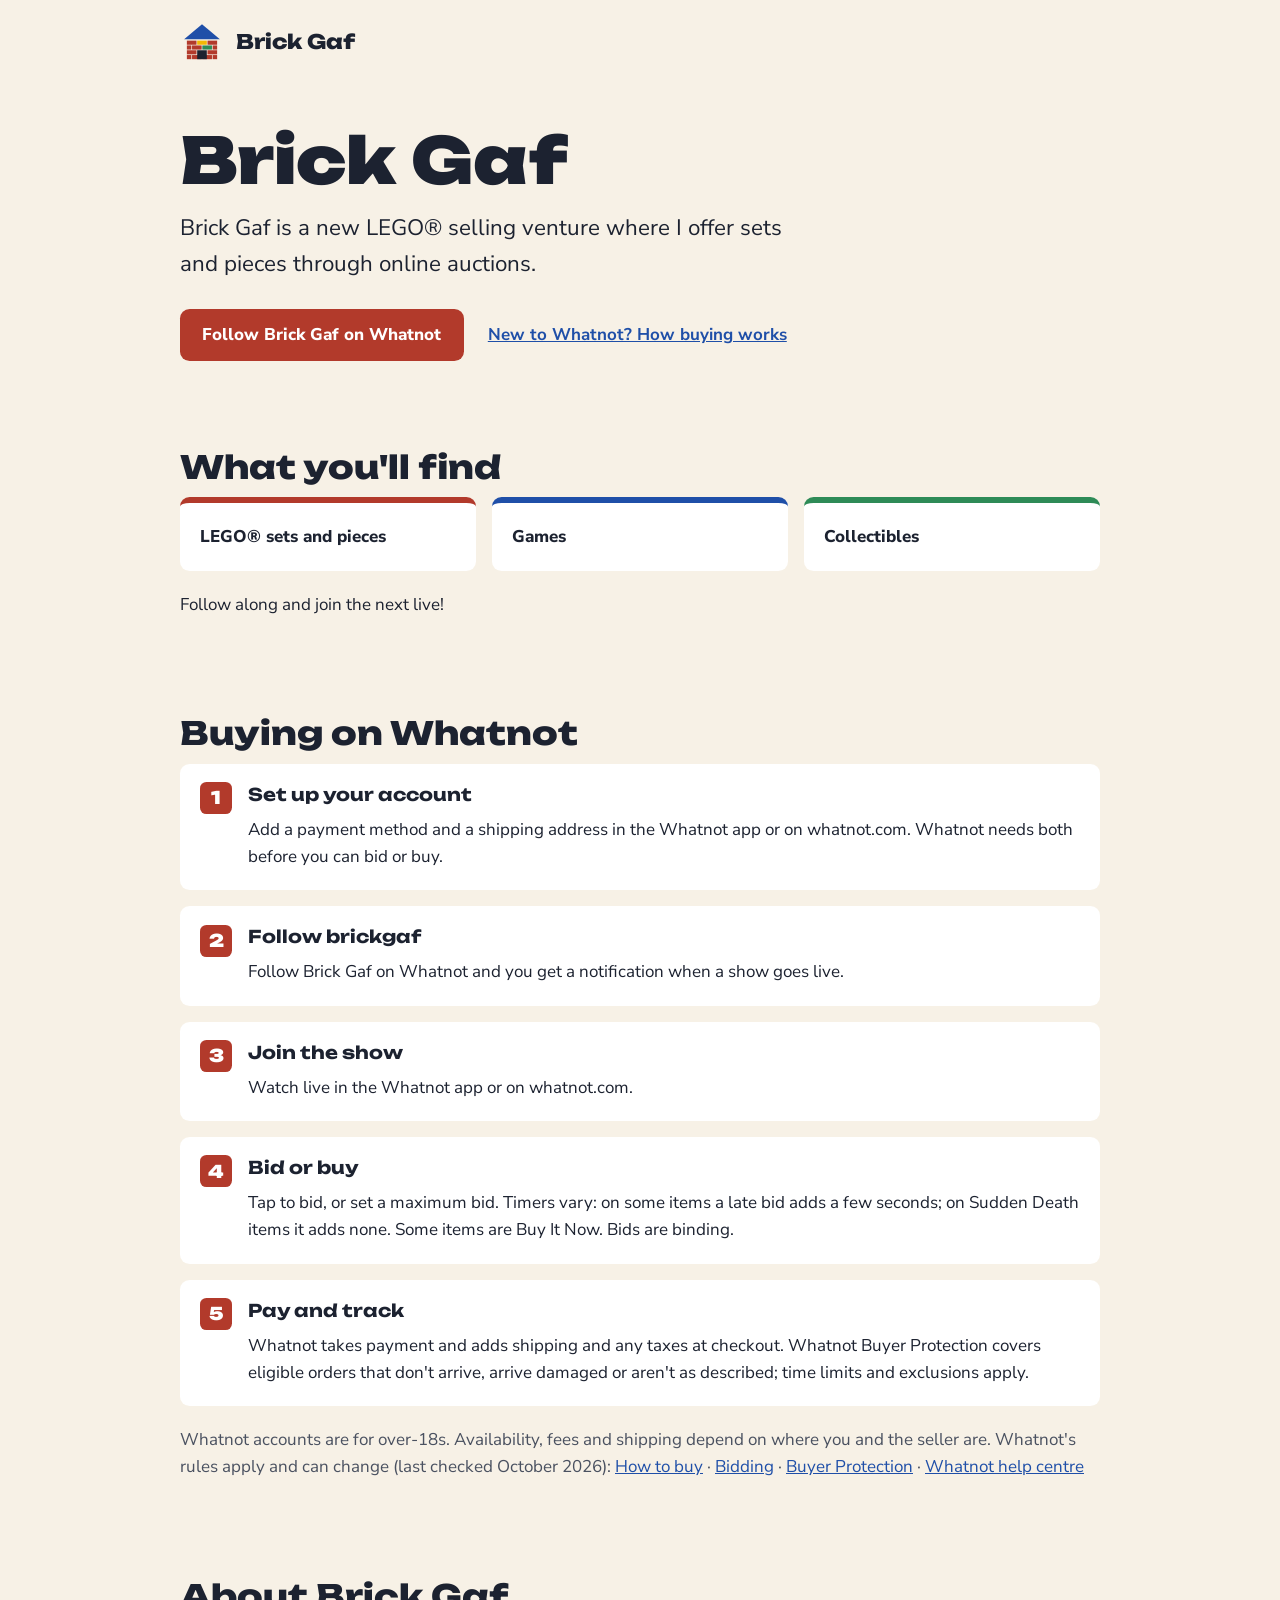
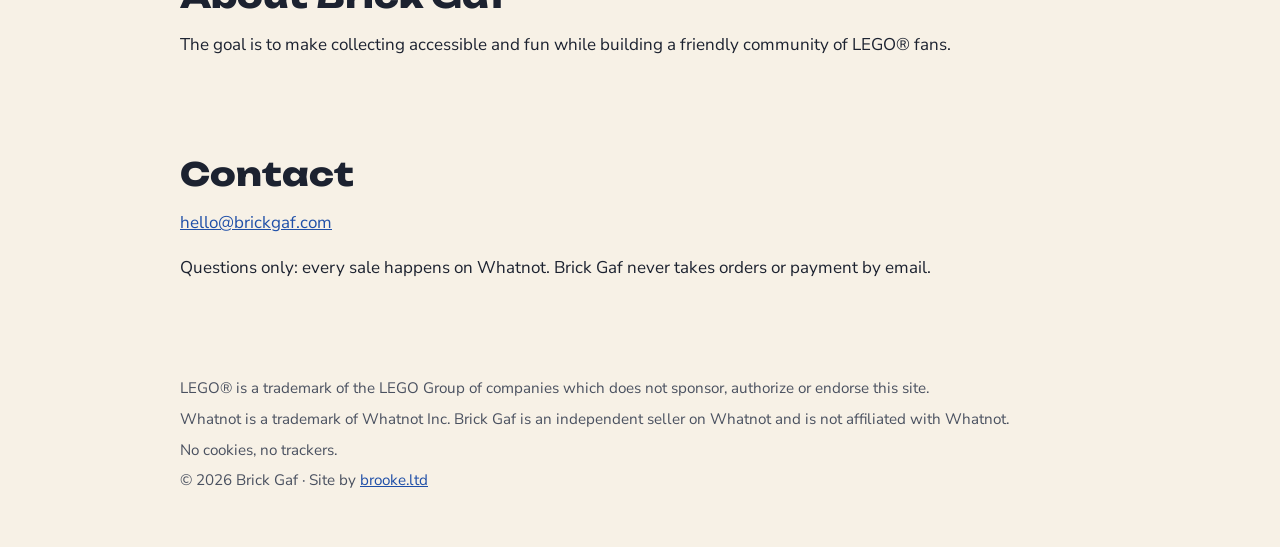
==== index.html @ fe23d0d9 "brickgaf.com: first live build of Darren's Brick Gaf site (tally) Brooke, 9 Oct 2026 17:29 and 18:11" ====
<!doctype html>
<html lang="en-GB">
<head>
<meta charset="utf-8">
<meta http-equiv="Content-Security-Policy" content="default-src 'none'; style-src 'self'; font-src 'self'; img-src 'self'; base-uri 'none'; form-action 'none'">
<meta name="viewport" content="width=device-width, initial-scale=1">
<title>Brick Gaf: LEGO&reg; sets and pieces at live auction on Whatnot</title>
<meta name="description" content="Brick Gaf offers LEGO&reg; sets and pieces through live online auctions on Whatnot.">
<link rel="canonical" href="https://brickgaf.com/">
<meta name="color-scheme" content="light dark">
<meta property="og:type" content="website">
<meta property="og:title" content="Brick Gaf: LEGO&reg; sets and pieces at live auction on Whatnot">
<meta property="og:description" content="Brick Gaf offers LEGO&reg; sets and pieces through live online auctions on Whatnot.">
<meta property="og:url" content="https://brickgaf.com/">
<link rel="icon" href="/assets/mark.svg" type="image/svg+xml">
<link rel="stylesheet" href="/assets/site.css">
</head>
<body>
<a class="skip" href="#main">Skip to content</a>
<header class="top"><div class="wrap"><a class="brand" href="/"><img src="/assets/mark.svg" alt="" width="44" height="44"><span>Brick Gaf</span></a></div></header>
<main id="main" tabindex="-1"><div class="wrap">
<section class="hero" aria-labelledby="hero-h"><h1 id="hero-h">Brick Gaf</h1><p class="lede">Brick Gaf is a new LEGO&reg; selling venture where I offer sets and pieces through online auctions.</p><div class="actions"><a class="btn" href="https://www.whatnot.com/user/brickgaf">Follow Brick Gaf on Whatnot</a><a class="more" href="#how">New to Whatnot? How buying works</a></div></section>
<section aria-labelledby="find-h"><h2 id="find-h">What you'll find</h2><ul class="tiles"><li>LEGO&reg; sets and pieces</li><li>Games</li><li>Collectibles</li></ul><p>Follow along and join the next live!</p></section>
<section id="how" aria-labelledby="how-h"><h2 id="how-h">Buying on Whatnot</h2><ol class="steps"><li><h3>Set up your account</h3><p>Add a payment method and a shipping address in the Whatnot app or on whatnot.com. Whatnot needs both before you can bid or buy.</p></li><li><h3>Follow brickgaf</h3><p>Follow Brick Gaf on Whatnot and you get a notification when a show goes live.</p></li><li><h3>Join the show</h3><p>Watch live in the Whatnot app or on whatnot.com.</p></li><li><h3>Bid or buy</h3><p>Tap to bid, or set a maximum bid. Timers vary: on some items a late bid adds a few seconds; on Sudden Death items it adds none. Some items are Buy It Now. Bids are binding.</p></li><li><h3>Pay and track</h3><p>Whatnot takes payment and adds shipping and any taxes at checkout. Whatnot Buyer Protection covers eligible orders that don't arrive, arrive damaged or aren't as described; time limits and exclusions apply.</p></li></ol><p class="note">Whatnot accounts are for over-18s. Availability, fees and shipping depend on where you and the seller are. Whatnot's rules apply and can change (last checked October 2026): <a href="https://help.whatnot.com/hc/en-us/articles/360061194792">How to buy</a> &middot; <a href="https://help.whatnot.com/hc/en-us/articles/14932924544141">Bidding</a> &middot; <a href="https://help.whatnot.com/hc/en-us/articles/360061194552">Buyer Protection</a> &middot; <a href="https://help.whatnot.com/hc/en-us">Whatnot help centre</a></p></section>
<section aria-labelledby="about-h"><h2 id="about-h">About Brick Gaf</h2><p>The goal is to make collecting accessible and fun while building a friendly community of LEGO&reg; fans.</p></section>
<section id="contact" aria-labelledby="contact-h"><h2 id="contact-h">Contact</h2><p><a href="mailto:hello@brickgaf.com">hello@brickgaf.com</a></p><p>Questions only: every sale happens on Whatnot. Brick Gaf never takes orders or payment by email.</p></section>
</div></main>
<footer><div class="wrap"><p>LEGO&reg; is a trademark of the LEGO Group of companies which does not sponsor, authorize or endorse this site.</p><p>Whatnot is a trademark of Whatnot Inc. Brick Gaf is an independent seller on Whatnot and is not affiliated with Whatnot.</p><p>No cookies, no trackers.</p><p>&copy; 2026 Brick Gaf &middot; Site by <a href="https://brooke.ltd/">brooke.ltd</a></p></div></footer>
</body>
</html>
---- assets/site.css ----
/* Brick Gaf. Generated by brickgaf-web build.mjs (tally). Edit the generator, not this file. */
@font-face{font-family:"Unbounded";src:url(/assets/fonts/unbounded.woff2) format("woff2");font-weight:200 900;font-display:swap}
@font-face{font-family:"Nunito Sans";src:url(/assets/fonts/nunito-sans.woff2) format("woff2");font-weight:200 1000;font-display:swap}
:root{--bg:#F7F1E6;--fg:#1C2230;--muted:#4A5160;--panel:#FFFFFF;--link:#1F4FA8;--btn:#B23A2B;--btn-fg:#FFFFFF;--btn-hover:#8F2E22;--focus:#1F4FA8;--edge1:#B23A2B;--edge2:#1F4FA8;--edge3:#2E8B57;--ribbon:#F2B705;--ribbon-fg:#1C2230;color-scheme:light dark}
@media (prefers-color-scheme:dark){:root{--bg:#161B26;--fg:#F7F1E6;--muted:#C5C9D2;--panel:#222A3A;--link:#F2B705;--btn-hover:#C8493A;--focus:#F2B705;--edge1:#F2B705;--edge2:#8FB3FF;--edge3:#6FCF97}}
*{box-sizing:border-box}
body{margin:0;font:400 1.0625rem/1.6 "Nunito Sans",system-ui,sans-serif;color:var(--fg);background-color:var(--bg)}
img{max-width:100%;height:auto}
a{color:var(--link)}
.skip{position:absolute;left:-999px;top:0;padding:.75rem 1rem;color:var(--btn-fg);background-color:var(--btn)}
.skip:focus{left:1rem;top:1rem;z-index:2}
.wrap{max-width:60rem;margin:0 auto;padding:0 1.25rem}
.ribbon{margin:0;padding:.6rem 1.25rem;text-align:center;font-weight:700;color:var(--ribbon-fg);background-color:var(--ribbon)}
.draft{padding:0 .4rem;border-radius:.3rem;font-size:.8rem;font-weight:800;color:var(--ribbon-fg);background-color:var(--ribbon)}
.top{padding:1.25rem 0}
.brand{display:inline-flex;align-items:center;gap:.75rem;min-height:44px;text-decoration:none;font:800 1.25rem/1 "Unbounded",system-ui,sans-serif;color:var(--fg)}
.brand img{display:block}
h1,h2,h3{font-family:"Unbounded",system-ui,sans-serif;line-height:1.15;margin:0 0 .75rem}
h1{font-size:clamp(2.4rem,7vw,4rem);font-weight:900}
h2{font-size:clamp(1.5rem,4vw,2rem);font-weight:800}
h3{font-size:1.1rem;font-weight:700}
.hero{padding:2rem 0 3rem}
.lede{font-size:clamp(1.15rem,2.6vw,1.4rem);max-width:38rem;margin:0 0 1.75rem}
.actions{display:flex;flex-wrap:wrap;gap:1rem 1.5rem;align-items:center}
.btn{display:inline-flex;align-items:center;min-height:48px;padding:.75rem 1.4rem;border-radius:.6rem;font-weight:800;text-decoration:none;color:var(--btn-fg);background-color:var(--btn)}
.btn:hover{color:var(--btn-fg);background-color:var(--btn-hover)}
.more{display:inline-flex;align-items:center;min-height:44px;font-weight:700}
section{padding:2.5rem 0}
.tiles{list-style:none;margin:0 0 1.25rem;padding:0;display:grid;gap:1rem;grid-template-columns:repeat(auto-fit,minmax(14rem,1fr))}
.tiles li{padding:1.25rem;border-radius:.6rem;border-top:6px solid var(--edge1);font-weight:800;color:var(--fg);background-color:var(--panel)}
.tiles li:nth-child(2){border-top-color:var(--edge2)}
.tiles li:nth-child(3){border-top-color:var(--edge3)}
.steps{margin:0 0 1.25rem;padding:0;list-style:none;display:grid;gap:1rem;counter-reset:s}
.steps li{position:relative;padding:1.25rem 1.25rem 1.25rem 4.25rem;border-radius:.6rem;color:var(--fg);background-color:var(--panel)}
.steps li::before{counter-increment:s;content:counter(s);position:absolute;left:1.25rem;top:1.15rem;width:2rem;height:2rem;display:grid;place-items:center;border-radius:.4rem;font:900 1.1rem/1 "Unbounded",system-ui,sans-serif;color:var(--btn-fg);background-color:var(--btn)}
.steps p{margin:0}
.note{color:var(--muted)}
footer{padding:2rem 0 3rem;font-size:.95rem;color:var(--muted);background-color:var(--bg)}
footer p{margin:.4rem 0}
:focus-visible{outline:3px solid var(--focus);outline-offset:3px}
main:focus{outline:none}
@media (prefers-reduced-motion:no-preference){html{scroll-behavior:smooth}.btn{transition:transform .15s ease,background-color .15s ease}.btn:hover{transform:translateY(-2px)}}
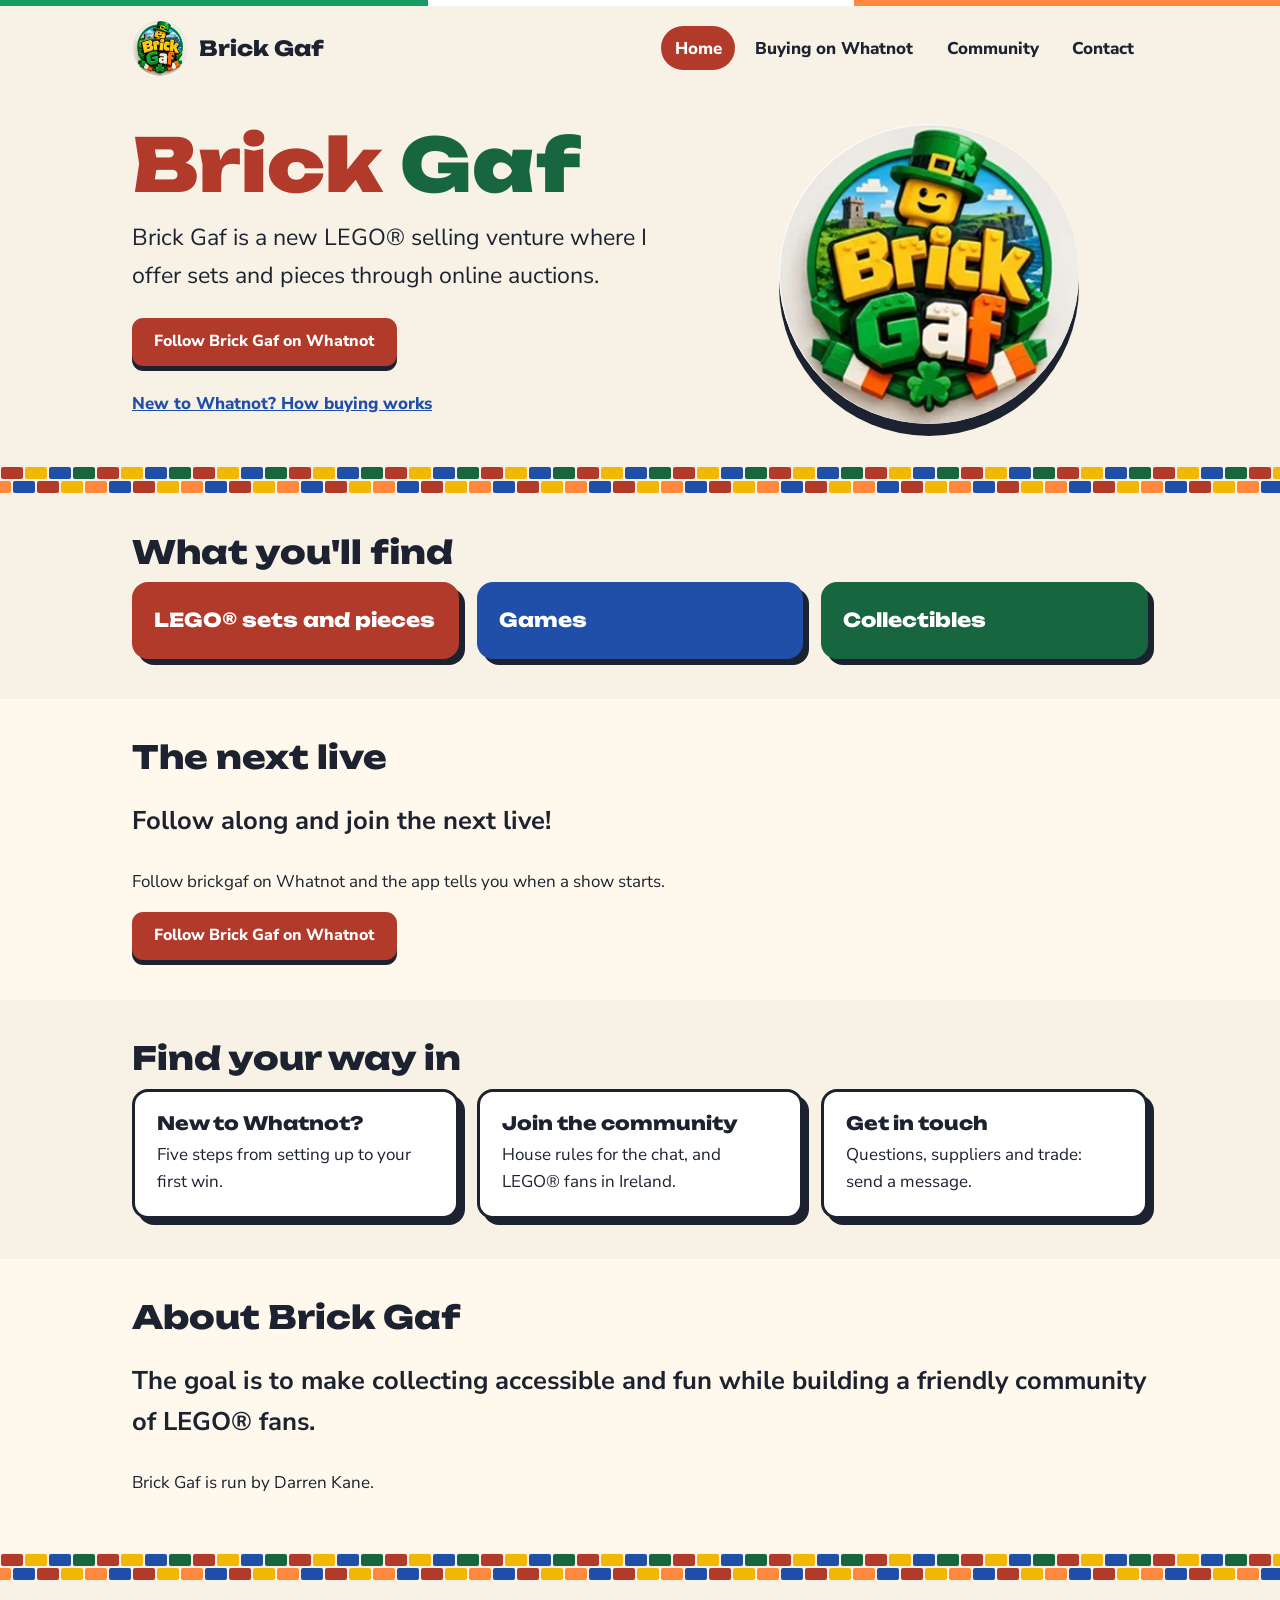
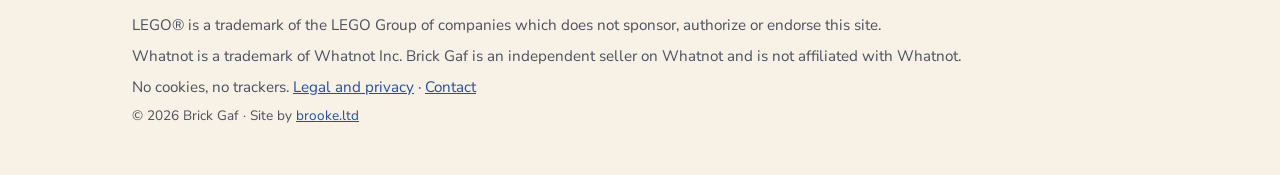
==== commit 9afc5966: "brickgaf.com v2: Darren's logo, Buying on Whatnot, Community, Contact, Legal (tally) Built by brickg" ====
--- a/index.html
+++ b/index.html
@@ -2,29 +2,32 @@
 <html lang="en-GB">
 <head>
 <meta charset="utf-8">
-<meta http-equiv="Content-Security-Policy" content="default-src 'none'; style-src 'self'; font-src 'self'; img-src 'self'; base-uri 'none'; form-action 'none'">
+<meta http-equiv="Content-Security-Policy" content="default-src 'none'; style-src 'self'; font-src 'self'; img-src 'self'; base-uri 'none'; form-action 'self' https://formsubmit.co">
 <meta name="viewport" content="width=device-width, initial-scale=1">
 <title>Brick Gaf: LEGO&reg; sets and pieces at live auction on Whatnot</title>
-<meta name="description" content="Brick Gaf offers LEGO&reg; sets and pieces through live online auctions on Whatnot.">
+<meta name="description" content="Brick Gaf offers LEGO&reg; sets and pieces, games and collectibles through live online auctions on Whatnot.">
 <link rel="canonical" href="https://brickgaf.com/">
 <meta name="color-scheme" content="light dark">
 <meta property="og:type" content="website">
 <meta property="og:title" content="Brick Gaf: LEGO&reg; sets and pieces at live auction on Whatnot">
-<meta property="og:description" content="Brick Gaf offers LEGO&reg; sets and pieces through live online auctions on Whatnot.">
+<meta property="og:description" content="Brick Gaf offers LEGO&reg; sets and pieces, games and collectibles through live online auctions on Whatnot.">
 <meta property="og:url" content="https://brickgaf.com/">
-<link rel="icon" href="/assets/mark.svg" type="image/svg+xml">
+<link rel="icon" href="/assets/logo-64.png" type="image/png">
 <link rel="stylesheet" href="/assets/site.css">
 </head>
 <body>
 <a class="skip" href="#main">Skip to content</a>
-<header class="top"><div class="wrap"><a class="brand" href="/"><img src="/assets/mark.svg" alt="" width="44" height="44"><span>Brick Gaf</span></a></div></header>
-<main id="main" tabindex="-1"><div class="wrap">
-<section class="hero" aria-labelledby="hero-h"><h1 id="hero-h">Brick Gaf</h1><p class="lede">Brick Gaf is a new LEGO&reg; selling venture where I offer sets and pieces through online auctions.</p><div class="actions"><a class="btn" href="https://www.whatnot.com/user/brickgaf">Follow Brick Gaf on Whatnot</a><a class="more" href="#how">New to Whatnot? How buying works</a></div></section>
-<section aria-labelledby="find-h"><h2 id="find-h">What you'll find</h2><ul class="tiles"><li>LEGO&reg; sets and pieces</li><li>Games</li><li>Collectibles</li></ul><p>Follow along and join the next live!</p></section>
-<section id="how" aria-labelledby="how-h"><h2 id="how-h">Buying on Whatnot</h2><ol class="steps"><li><h3>Set up your account</h3><p>Add a payment method and a shipping address in the Whatnot app or on whatnot.com. Whatnot needs both before you can bid or buy.</p></li><li><h3>Follow brickgaf</h3><p>Follow Brick Gaf on Whatnot and you get a notification when a show goes live.</p></li><li><h3>Join the show</h3><p>Watch live in the Whatnot app or on whatnot.com.</p></li><li><h3>Bid or buy</h3><p>Tap to bid, or set a maximum bid. Timers vary: on some items a late bid adds a few seconds; on Sudden Death items it adds none. Some items are Buy It Now. Bids are binding.</p></li><li><h3>Pay and track</h3><p>Whatnot takes payment and adds shipping and any taxes at checkout. Whatnot Buyer Protection covers eligible orders that don't arrive, arrive damaged or aren't as described; time limits and exclusions apply.</p></li></ol><p class="note">Whatnot accounts are for over-18s. Availability, fees and shipping depend on where you and the seller are. Whatnot's rules apply and can change (last checked October 2026): <a href="https://help.whatnot.com/hc/en-us/articles/360061194792">How to buy</a> &middot; <a href="https://help.whatnot.com/hc/en-us/articles/14932924544141">Bidding</a> &middot; <a href="https://help.whatnot.com/hc/en-us/articles/360061194552">Buyer Protection</a> &middot; <a href="https://help.whatnot.com/hc/en-us">Whatnot help centre</a></p></section>
-<section aria-labelledby="about-h"><h2 id="about-h">About Brick Gaf</h2><p>The goal is to make collecting accessible and fun while building a friendly community of LEGO&reg; fans.</p></section>
-<section id="contact" aria-labelledby="contact-h"><h2 id="contact-h">Contact</h2><p><a href="mailto:hello@brickgaf.com">hello@brickgaf.com</a></p><p>Questions only: every sale happens on Whatnot. Brick Gaf never takes orders or payment by email.</p></section>
-</div></main>
-<footer><div class="wrap"><p>LEGO&reg; is a trademark of the LEGO Group of companies which does not sponsor, authorize or endorse this site.</p><p>Whatnot is a trademark of Whatnot Inc. Brick Gaf is an independent seller on Whatnot and is not affiliated with Whatnot.</p><p>No cookies, no trackers.</p><p>&copy; 2026 Brick Gaf &middot; Site by <a href="https://brooke.ltd/">brooke.ltd</a></p></div></footer>
+<div class="tri" aria-hidden="true"></div>
+<header class="top"><div class="wrap bar"><a class="brand" href="/"><img src="/assets/logo-112.jpg" alt="" width="56" height="56"><span>Brick Gaf</span></a><nav class="nav" aria-label="Main"><ul><li><a href="/" aria-current="page">Home</a></li><li><a href="/whatnot/">Buying on Whatnot</a></li><li><a href="/community/">Community</a></li><li><a href="/contact/">Contact</a></li></ul></nav></div></header>
+<main id="main" tabindex="-1">
+<section class="hero" aria-labelledby="hero-h"><div class="wrap hero-grid"><div><h1 id="hero-h"><span class="w1">Brick</span> <span class="w2">Gaf</span></h1><p class="lede">Brick Gaf is a new LEGO&reg; selling venture where I offer sets and pieces through online auctions.</p><div class="actions"><a class="btn" href="https://www.whatnot.com/user/brickgaf">Follow Brick Gaf on Whatnot</a><a class="more" href="/whatnot/">New to Whatnot? How buying works</a></div></div><img class="badge" src="/assets/logo-480.jpg" alt="Brick Gaf logo" width="300" height="300"></div></section>
+<div class="course" aria-hidden="true"></div>
+<section class="band" aria-labelledby="findH-h"><div class="wrap"><h2 id="findH-h">What you'll find</h2><ul class="tiles"><li class="tile t1">LEGO&reg; sets and pieces</li><li class="tile t2">Games</li><li class="tile t3">Collectibles</li></ul></div></section>
+<section class="band alt" aria-labelledby="nextH-h"><div class="wrap"><h2 id="nextH-h">The next live</h2><p class="big">Follow along and join the next live!</p><p>Follow brickgaf on Whatnot and the app tells you when a show starts.</p><div class="actions"><a class="btn" href="https://www.whatnot.com/user/brickgaf">Follow Brick Gaf on Whatnot</a></div></div></section>
+<section class="band" aria-labelledby="doorsH-h"><div class="wrap"><h2 id="doorsH-h">Find your way in</h2><ul class="doors"><li><a class="door" href="/whatnot/"><span class="door-h">New to Whatnot?</span><span>Five steps from setting up to your first win.</span></a></li><li><a class="door" href="/community/"><span class="door-h">Join the community</span><span>House rules for the chat, and LEGO&reg; fans in Ireland.</span></a></li><li><a class="door" href="/contact/"><span class="door-h">Get in touch</span><span>Questions, suppliers and trade: send a message.</span></a></li></ul></div></section>
+<section class="band alt" aria-labelledby="aboutH-h"><div class="wrap"><h2 id="aboutH-h">About Brick Gaf</h2><p class="big">The goal is to make collecting accessible and fun while building a friendly community of LEGO&reg; fans.</p><p>Brick Gaf is run by Darren Kane.</p></div></section>
+</main>
+<div class="course" aria-hidden="true"></div>
+<footer><div class="wrap"><p>LEGO&reg; is a trademark of the LEGO Group of companies which does not sponsor, authorize or endorse this site.</p><p>Whatnot is a trademark of Whatnot Inc. Brick Gaf is an independent seller on Whatnot and is not affiliated with Whatnot.</p><p>No cookies, no trackers. <a href="/legal/">Legal and privacy</a> &middot; <a href="/contact/">Contact</a></p><p class="credit">&copy; 2026 Brick Gaf &middot; Site by <a href="https://brooke.ltd/">brooke.ltd</a></p></div></footer>
 </body>
 </html>
--- a/assets/site.css
+++ b/assets/site.css
@@ -1,42 +1,76 @@
 /* Brick Gaf. Generated by brickgaf-web build.mjs (tally). Edit the generator, not this file. */
 @font-face{font-family:"Unbounded";src:url(/assets/fonts/unbounded.woff2) format("woff2");font-weight:200 900;font-display:swap}
 @font-face{font-family:"Nunito Sans";src:url(/assets/fonts/nunito-sans.woff2) format("woff2");font-weight:200 1000;font-display:swap}
-:root{--bg:#F7F1E6;--fg:#1C2230;--muted:#4A5160;--panel:#FFFFFF;--link:#1F4FA8;--btn:#B23A2B;--btn-fg:#FFFFFF;--btn-hover:#8F2E22;--focus:#1F4FA8;--edge1:#B23A2B;--edge2:#1F4FA8;--edge3:#2E8B57;--ribbon:#F2B705;--ribbon-fg:#1C2230;color-scheme:light dark}
-@media (prefers-color-scheme:dark){:root{--bg:#161B26;--fg:#F7F1E6;--muted:#C5C9D2;--panel:#222A3A;--link:#F2B705;--btn-hover:#C8493A;--focus:#F2B705;--edge1:#F2B705;--edge2:#8FB3FF;--edge3:#6FCF97}}
+:root{--bg:#F7F1E6;--fg:#1C2230;--muted:#4A5160;--panel:#FFFFFF;--link:#1F4FA8;--btn:#B23A2B;--btn-fg:#FFFFFF;--btn-hover:#8F2E22;--focus:#1F4FA8;--red:#B23A2B;--blue:#1F4FA8;--green:#17663F;--on-dark:#FFFFFF;--red-ink:#B23A2B;--green-ink:#17663F;--alt:#FFF8EC;--ribbon:#F2B705;--ribbon-fg:#1C2230;--shadow:#1C2230;color-scheme:light dark}
+@media (prefers-color-scheme:dark){:root{--bg:#161B26;--fg:#F7F1E6;--muted:#C5C9D2;--panel:#222A3A;--link:#F2B705;--btn-hover:#C8493A;--focus:#F2B705;--red-ink:#FF8A75;--green-ink:#6FCF97;--alt:#1C2230;--shadow:#000000}}
+@keyframes float{0%,100%{transform:translateY(0)}50%{transform:translateY(-8px)}}
 *{box-sizing:border-box}
 body{margin:0;font:400 1.0625rem/1.6 "Nunito Sans",system-ui,sans-serif;color:var(--fg);background-color:var(--bg)}
 img{max-width:100%;height:auto}
 a{color:var(--link)}
 .skip{position:absolute;left:-999px;top:0;padding:.75rem 1rem;color:var(--btn-fg);background-color:var(--btn)}
-.skip:focus{left:1rem;top:1rem;z-index:2}
-.wrap{max-width:60rem;margin:0 auto;padding:0 1.25rem}
+.skip:focus{left:1rem;top:1rem;z-index:3}
+.tri{height:6px;background-image:linear-gradient(90deg,#169B62 0 33.4%,#FFFFFF 33.4% 66.7%,#FF883E 66.7%)}
+.wrap{max-width:66rem;margin:0 auto;padding:0 1.25rem}
+.narrow{max-width:40rem}
 .ribbon{margin:0;padding:.6rem 1.25rem;text-align:center;font-weight:700;color:var(--ribbon-fg);background-color:var(--ribbon)}
 .draft{padding:0 .4rem;border-radius:.3rem;font-size:.8rem;font-weight:800;color:var(--ribbon-fg);background-color:var(--ribbon)}
-.top{padding:1.25rem 0}
-.brand{display:inline-flex;align-items:center;gap:.75rem;min-height:44px;text-decoration:none;font:800 1.25rem/1 "Unbounded",system-ui,sans-serif;color:var(--fg)}
-.brand img{display:block}
+.top{padding:.9rem 0}
+.bar{display:flex;flex-wrap:wrap;align-items:center;justify-content:space-between;gap:.75rem 1.5rem}
+.brand{display:inline-flex;align-items:center;gap:.7rem;min-height:44px;text-decoration:none;font:800 1.3rem/1 "Unbounded",system-ui,sans-serif;color:var(--fg)}
+.brand img{display:block;width:56px;height:56px;border-radius:50%}
+.nav ul{display:flex;flex-wrap:wrap;gap:.4rem;margin:0;padding:0;list-style:none}
+.nav a{display:inline-flex;align-items:center;min-height:44px;padding:.4rem .85rem;border-radius:999px;font-weight:800;text-decoration:none;color:var(--fg)}
+.nav a:hover{text-decoration:underline}
+.nav a[aria-current="page"]{color:var(--btn-fg);background-color:var(--btn)}
 h1,h2,h3{font-family:"Unbounded",system-ui,sans-serif;line-height:1.15;margin:0 0 .75rem}
-h1{font-size:clamp(2.4rem,7vw,4rem);font-weight:900}
-h2{font-size:clamp(1.5rem,4vw,2rem);font-weight:800}
-h3{font-size:1.1rem;font-weight:700}
-.hero{padding:2rem 0 3rem}
-.lede{font-size:clamp(1.15rem,2.6vw,1.4rem);max-width:38rem;margin:0 0 1.75rem}
+h1{font-size:clamp(2.5rem,8vw,4.6rem);font-weight:900}
+h2{font-size:clamp(1.45rem,3.6vw,2rem);font-weight:800}
+.w1{color:var(--red-ink);background-color:var(--bg)}
+.w2{color:var(--green-ink);background-color:var(--bg)}
+.hero{padding:2rem 0 2.5rem}
+.hero.slim{padding:1.5rem 0 2rem}
+.hero-grid{display:grid;gap:2rem;align-items:center}
+.badge{display:block;width:min(78vw,300px);height:auto;margin:0 auto;border-radius:50%;box-shadow:0 12px 0 var(--shadow)}
+.lede{font-size:clamp(1.15rem,2.6vw,1.45rem);max-width:40rem;margin:0 0 1.5rem}
+.big{font-size:clamp(1.2rem,2.8vw,1.6rem);font-weight:700}
 .actions{display:flex;flex-wrap:wrap;gap:1rem 1.5rem;align-items:center}
-.btn{display:inline-flex;align-items:center;min-height:48px;padding:.75rem 1.4rem;border-radius:.6rem;font-weight:800;text-decoration:none;color:var(--btn-fg);background-color:var(--btn)}
+.btn{display:inline-flex;align-items:center;min-height:48px;padding:.75rem 1.4rem;border:0;border-radius:.7rem;font:800 1rem/1.2 "Nunito Sans",system-ui,sans-serif;text-decoration:none;cursor:pointer;box-shadow:0 5px 0 var(--shadow);color:var(--btn-fg);background-color:var(--btn)}
 .btn:hover{color:var(--btn-fg);background-color:var(--btn-hover)}
-.more{display:inline-flex;align-items:center;min-height:44px;font-weight:700}
-section{padding:2.5rem 0}
-.tiles{list-style:none;margin:0 0 1.25rem;padding:0;display:grid;gap:1rem;grid-template-columns:repeat(auto-fit,minmax(14rem,1fr))}
-.tiles li{padding:1.25rem;border-radius:.6rem;border-top:6px solid var(--edge1);font-weight:800;color:var(--fg);background-color:var(--panel)}
-.tiles li:nth-child(2){border-top-color:var(--edge2)}
-.tiles li:nth-child(3){border-top-color:var(--edge3)}
-.steps{margin:0 0 1.25rem;padding:0;list-style:none;display:grid;gap:1rem;counter-reset:s}
-.steps li{position:relative;padding:1.25rem 1.25rem 1.25rem 4.25rem;border-radius:.6rem;color:var(--fg);background-color:var(--panel)}
-.steps li::before{counter-increment:s;content:counter(s);position:absolute;left:1.25rem;top:1.15rem;width:2rem;height:2rem;display:grid;place-items:center;border-radius:.4rem;font:900 1.1rem/1 "Unbounded",system-ui,sans-serif;color:var(--btn-fg);background-color:var(--btn)}
+.more{display:inline-flex;align-items:center;min-height:44px;font-weight:800}
+.course{height:28px;background-image:url(/assets/bricks.svg);background-repeat:repeat-x;background-size:96px 28px}
+.band{padding:2.5rem 0}
+.band.alt{color:var(--fg);background-color:var(--alt)}
+.tiles,.doors,.rules{list-style:none;margin:0;padding:0;display:grid;gap:1.1rem;grid-template-columns:repeat(auto-fit,minmax(15rem,1fr))}
+.tile{padding:1.6rem 1.4rem;border-radius:1rem;font:800 1.2rem/1.3 "Unbounded",system-ui,sans-serif;box-shadow:6px 6px 0 var(--shadow)}
+.t1{color:var(--on-dark);background-color:var(--red)}
+.t2{color:var(--on-dark);background-color:var(--blue)}
+.t3{color:var(--on-dark);background-color:var(--green)}
+.door{display:flex;flex-direction:column;gap:.35rem;height:100%;padding:1.3rem 1.4rem;border:3px solid var(--fg);border-radius:1rem;text-decoration:none;box-shadow:6px 6px 0 var(--shadow);color:var(--fg);background-color:var(--panel)}
+.door:hover{color:var(--fg);background-color:var(--alt)}
+.door-h{font:800 1.15rem/1.25 "Unbounded",system-ui,sans-serif}
+.rules li{padding:1rem 1.2rem;border-left:6px solid var(--green-ink);border-radius:.6rem;font-weight:700;color:var(--fg);background-color:var(--panel)}
+.steps{margin:0;padding:0;list-style:none;display:grid;gap:1rem;counter-reset:s}
+.steps li{position:relative;padding:1.25rem 1.25rem 1.25rem 4.5rem;border-radius:1rem;box-shadow:6px 6px 0 var(--shadow);color:var(--fg);background-color:var(--panel)}
+.steps li::before{counter-increment:s;content:counter(s);position:absolute;left:1.25rem;top:1.2rem;width:2.2rem;height:2.2rem;display:grid;place-items:center;border-radius:.5rem;font:900 1.15rem/1 "Unbounded",system-ui,sans-serif;color:var(--btn-fg);background-color:var(--btn)}
+.steps h2{font-size:1.15rem;margin:0 0 .35rem}
 .steps p{margin:0}
+details{margin:0 0 .8rem;padding:.9rem 1.1rem;border:2px solid var(--fg);border-radius:.7rem;color:var(--fg);background-color:var(--panel)}
+summary{font-weight:800;cursor:pointer}
+details p{margin:.6rem 0 0}
 .note{color:var(--muted)}
-footer{padding:2rem 0 3rem;font-size:.95rem;color:var(--muted);background-color:var(--bg)}
+.form label{display:block;margin:1rem 0 .35rem;font-weight:800}
+.form input,.form select,.form textarea{display:block;width:100%;padding:.75rem .85rem;border:2px solid var(--fg);border-radius:.6rem;font:inherit;color:var(--fg);background-color:var(--panel)}
+.form .btn{margin-top:1.2rem}
+.hp{position:absolute;left:-9999px;width:1px;height:1px;overflow:hidden}
+.small{font-size:.95rem}
+.strong{font-weight:800}
+.prose{max-width:46rem;padding-top:1.5rem;padding-bottom:2rem}
+.prose section{margin:0 0 2rem}
+footer{padding:1.6rem 0 2.6rem;font-size:.95rem;color:var(--muted);background-color:var(--bg)}
 footer p{margin:.4rem 0}
+.credit{font-size:.85rem}
 :focus-visible{outline:3px solid var(--focus);outline-offset:3px}
 main:focus{outline:none}
-@media (prefers-reduced-motion:no-preference){html{scroll-behavior:smooth}.btn{transition:transform .15s ease,background-color .15s ease}.btn:hover{transform:translateY(-2px)}}
+@media (min-width:52rem){.hero-grid{grid-template-columns:1.25fr 1fr}.badge{width:300px}}
+@media (prefers-reduced-motion:no-preference){html{scroll-behavior:smooth}.badge{animation:float 6s ease-in-out infinite}.btn,.door{transition:transform .15s ease,background-color .15s ease}.btn:hover,.door:hover{transform:translateY(-2px)}}
